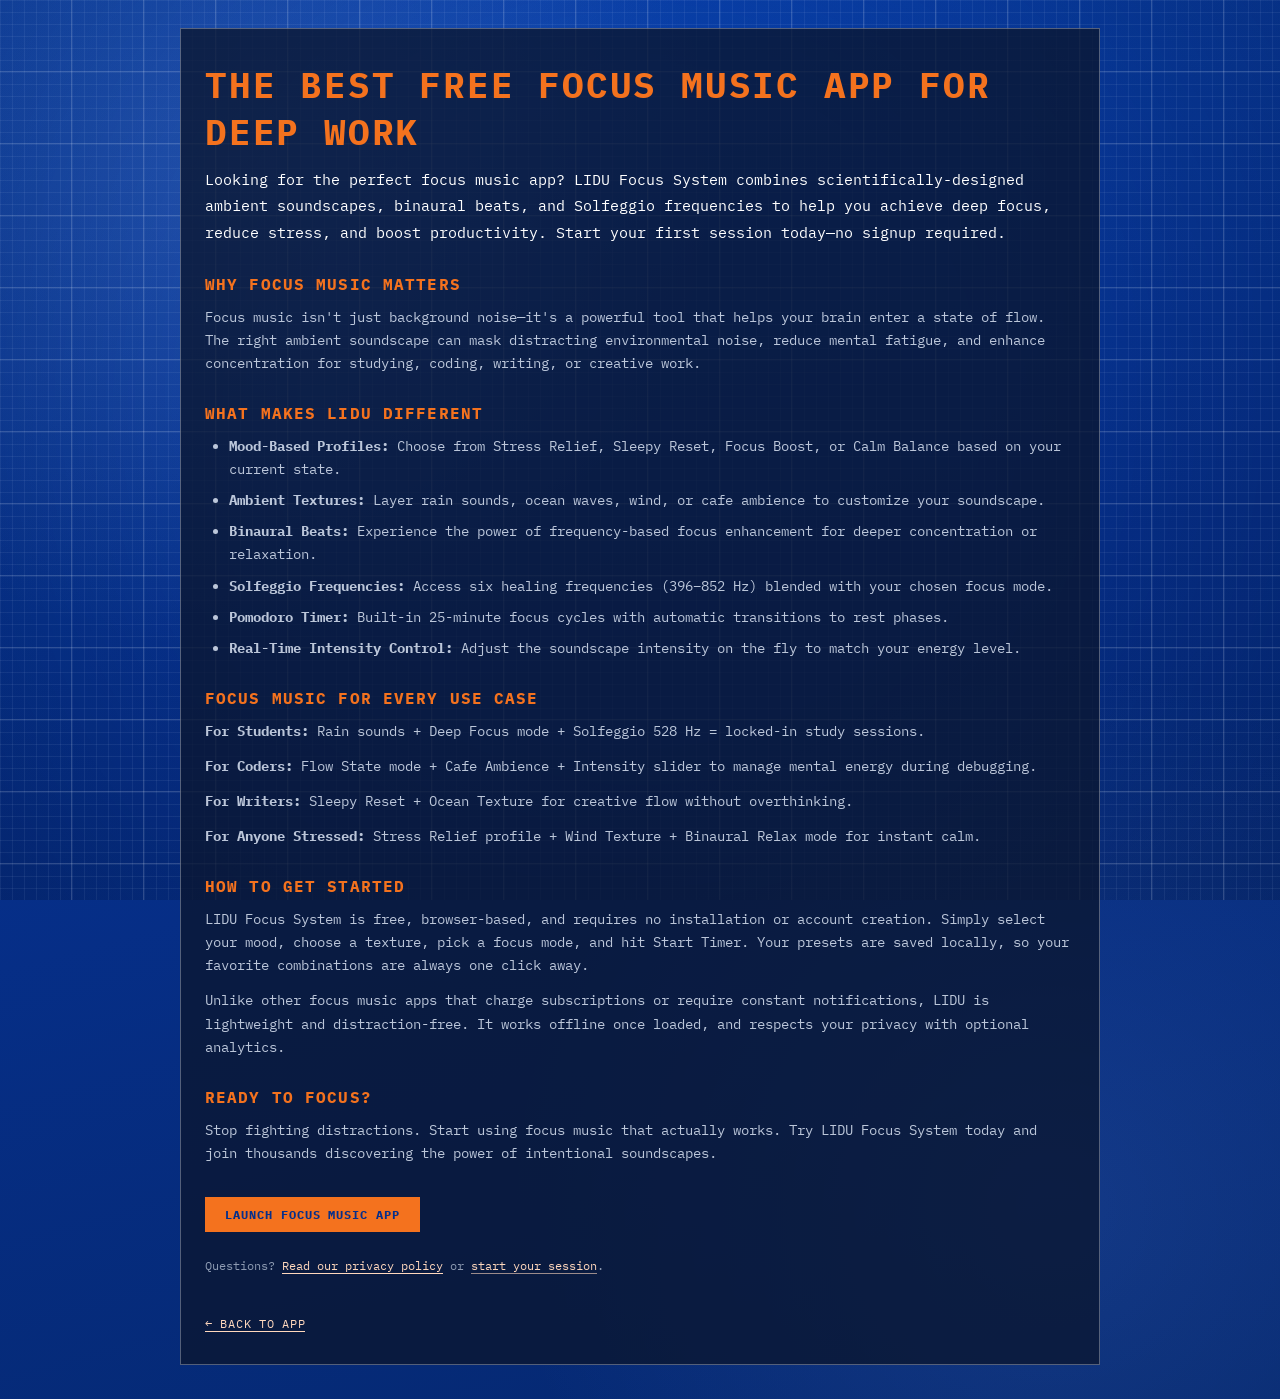
==== focus-music-app.html @ 27f94807 "Add focus music app landing page with SEO and sitemap update" ====
<!DOCTYPE html>
<html lang="en">
<head>
  <meta charset="UTF-8">
  <meta name="viewport" content="width=device-width, initial-scale=1.0">
  <title>Free Focus Music App | Best Focus Music & Ambient Soundscapes</title>
  <meta name="description" content="Discover the best free focus music app with ambient soundscapes, binaural beats, and pomodoro timer. Boost concentration with rain sounds, Solfeggio frequencies, and personalized focus modes.">
  <meta name="robots" content="index, follow">
  <link rel="canonical" href="https://lidu-system.de/focus-music-app.html">
  <meta property="og:type" content="website">
  <meta property="og:site_name" content="LIDU Focus System">
  <meta property="og:title" content="Free Focus Music App | LIDU Focus System">
  <meta property="og:description" content="The best free focus music app with binaural beats, ambient textures, and Solfeggio overlays. Start your first session today.">
  <meta property="og:url" content="https://lidu-system.de/focus-music-app.html">
  <meta property="og:image" content="https://lidu-system.de/favicon.svg">
  <meta name="twitter:card" content="summary">
  <meta name="twitter:title" content="Free Focus Music App | LIDU Focus System">
  <meta name="twitter:description" content="Best free focus music app with ambient soundscapes and pomodoro timer.">
  <meta name="twitter:image" content="https://lidu-system.de/favicon.svg">
  <link rel="icon" type="image/svg+xml" href="favicon.svg">
  <link rel="preconnect" href="https://fonts.googleapis.com">
  <link rel="preconnect" href="https://fonts.gstatic.com" crossorigin>
  <link href="https://fonts.googleapis.com/css2?family=IBM+Plex+Mono:wght@400;700&display=swap" rel="stylesheet">
  <style>
    :root {
      --bg: #062f8a;
      --bg-deep: #05286f;
      --panel: rgba(11, 22, 48, 0.78);
      --text: #ffffff;
      --muted: rgba(232, 241, 255, 0.8);
      --accent: #f4721e;
      --border: rgba(255, 255, 255, 0.3);
      --grid-fine: rgba(214, 230, 255, 0.07);
      --grid-major: rgba(239, 246, 255, 0.18);
      --font: 'IBM Plex Mono', 'Courier New', monospace;
    }

    * {
      box-sizing: border-box;
    }

    body {
      margin: 0;
      min-height: 100vh;
      position: relative;
      overflow-x: hidden;
      font-family: var(--font);
      color: var(--text);
      background:
        radial-gradient(circle at 18% 12%, rgba(178, 207, 255, 0.16), transparent 30%),
        radial-gradient(circle at 82% 86%, rgba(124, 169, 255, 0.12), transparent 34%),
        linear-gradient(165deg, #0a44b2 0%, var(--bg) 48%, var(--bg-deep) 100%);
      padding: 28px 16px 34px;
    }

    body::before,
    body::after {
      content: "";
      position: fixed;
      inset: 0;
      pointer-events: none;
      z-index: 0;
    }

    body::before {
      background:
        radial-gradient(circle at 50% 45%, transparent 42%, rgba(2, 13, 38, 0.25) 100%);
    }

    body::after {
      background-image:
        linear-gradient(var(--grid-fine) 1px, transparent 1px),
        linear-gradient(90deg, var(--grid-fine) 1px, transparent 1px),
        linear-gradient(var(--grid-major) 1px, transparent 1px),
        linear-gradient(90deg, var(--grid-major) 1px, transparent 1px);
      background-size: 12px 12px, 12px 12px, 72px 72px, 72px 72px;
      background-position: 0 0, 0 0, -1px -1px, -1px -1px;
    }

    main {
      width: min(920px, 100%);
      margin: 0 auto;
      position: relative;
      z-index: 1;
      border: 1px solid var(--border);
      background: var(--panel);
      padding: 32px 24px;
    }

    h1 {
      margin: 0 0 12px;
      font-size: clamp(24px, 4vw, 36px);
      color: var(--accent);
      letter-spacing: 0.05em;
      text-transform: uppercase;
    }

    h2 {
      margin: 28px 0 12px;
      font-size: 16px;
      letter-spacing: 0.07em;
      text-transform: uppercase;
      color: var(--accent);
    }

    p,
    li {
      color: var(--muted);
      line-height: 1.65;
      font-size: 14px;
      margin: 0 0 12px;
    }

    ul {
      margin: 12px 0;
      padding-left: 24px;
    }

    li {
      margin-bottom: 8px;
    }

    a {
      color: #ffd8bd;
      text-decoration: none;
      border-bottom: 1px solid #ffd8bd;
      transition: color 0.2s ease;
    }

    a:hover {
      color: var(--accent);
      border-bottom-color: var(--accent);
    }

    .cta-button {
      display: inline-block;
      margin-top: 20px;
      padding: 10px 20px;
      background-color: var(--accent);
      color: var(--bg);
      text-transform: uppercase;
      letter-spacing: 0.08em;
      font-size: 12px;
      font-weight: 700;
      border: none;
      cursor: pointer;
      text-decoration: none;
      border-bottom: none;
      transition: all 0.2s ease;
    }

    .cta-button:hover {
      background-color: #ffb367;
      color: var(--bg-deep);
    }

    .intro {
      font-size: 15px;
      line-height: 1.75;
      color: var(--text);
      margin-bottom: 24px;
    }

    .back-link {
      display: inline-block;
      margin-top: 28px;
      text-transform: uppercase;
      letter-spacing: 0.06em;
      font-size: 12px;
    }
  </style>
  <script type="application/ld+json">
    {
      "@context": "https://schema.org",
      "@type": "WebApplication",
      "name": "LIDU Focus System - Focus Music App",
      "url": "https://lidu-system.de/focus-music-app.html",
      "applicationCategory": "ProductivityApplication",
      "operatingSystem": "Web Browser",
      "description": "Free focus music app with ambient soundscapes, binaural beats, and pomodoro timer.",
      "offers": {
        "@type": "Offer",
        "price": "0",
        "priceCurrency": "EUR"
      }
    }
  </script>
</head>
<body>
  <main>
    <h1>The Best Free Focus Music App for Deep Work</h1>
    <p class="intro">
      Looking for the perfect focus music app? LIDU Focus System combines scientifically-designed ambient soundscapes, binaural beats, and Solfeggio frequencies to help you achieve deep focus, reduce stress, and boost productivity. Start your first session today—no signup required.
    </p>

    <h2>Why Focus Music Matters</h2>
    <p>
      Focus music isn't just background noise—it's a powerful tool that helps your brain enter a state of flow. The right ambient soundscape can mask distracting environmental noise, reduce mental fatigue, and enhance concentration for studying, coding, writing, or creative work.
    </p>

    <h2>What Makes LIDU Different</h2>
    <ul>
      <li><strong>Mood-Based Profiles:</strong> Choose from Stress Relief, Sleepy Reset, Focus Boost, or Calm Balance based on your current state.</li>
      <li><strong>Ambient Textures:</strong> Layer rain sounds, ocean waves, wind, or cafe ambience to customize your soundscape.</li>
      <li><strong>Binaural Beats:</strong> Experience the power of frequency-based focus enhancement for deeper concentration or relaxation.</li>
      <li><strong>Solfeggio Frequencies:</strong> Access six healing frequencies (396–852 Hz) blended with your chosen focus mode.</li>
      <li><strong>Pomodoro Timer:</strong> Built-in 25-minute focus cycles with automatic transitions to rest phases.</li>
      <li><strong>Real-Time Intensity Control:</strong> Adjust the soundscape intensity on the fly to match your energy level.</li>
    </ul>

    <h2>Focus Music for Every Use Case</h2>
    <p><strong>For Students:</strong> Rain sounds + Deep Focus mode + Solfeggio 528 Hz = locked-in study sessions.</p>
    <p><strong>For Coders:</strong> Flow State mode + Cafe Ambience + Intensity slider to manage mental energy during debugging.</p>
    <p><strong>For Writers:</strong> Sleepy Reset + Ocean Texture for creative flow without overthinking.</p>
    <p><strong>For Anyone Stressed:</strong> Stress Relief profile + Wind Texture + Binaural Relax mode for instant calm.</p>

    <h2>How to Get Started</h2>
    <p>
      LIDU Focus System is free, browser-based, and requires no installation or account creation. Simply select your mood, choose a texture, pick a focus mode, and hit Start Timer. Your presets are saved locally, so your favorite combinations are always one click away.
    </p>

    <p>
      Unlike other focus music apps that charge subscriptions or require constant notifications, LIDU is lightweight and distraction-free. It works offline once loaded, and respects your privacy with optional analytics.
    </p>

    <h2>Ready to Focus?</h2>
    <p>
      Stop fighting distractions. Start using focus music that actually works. Try LIDU Focus System today and join thousands discovering the power of intentional soundscapes.
    </p>

    <a href="/" class="cta-button">Launch Focus Music App</a>
    <p style="margin-top: 24px; font-size: 12px; color: rgba(232, 241, 255, 0.6);">
      Questions? <a href="privacy.html">Read our privacy policy</a> or <a href="/" style="border-bottom-color: rgba(255, 216, 189, 0.6);">start your session</a>.
    </p>

    <a class="back-link" href="/">← Back to app</a>
  </main>
</body>
</html>
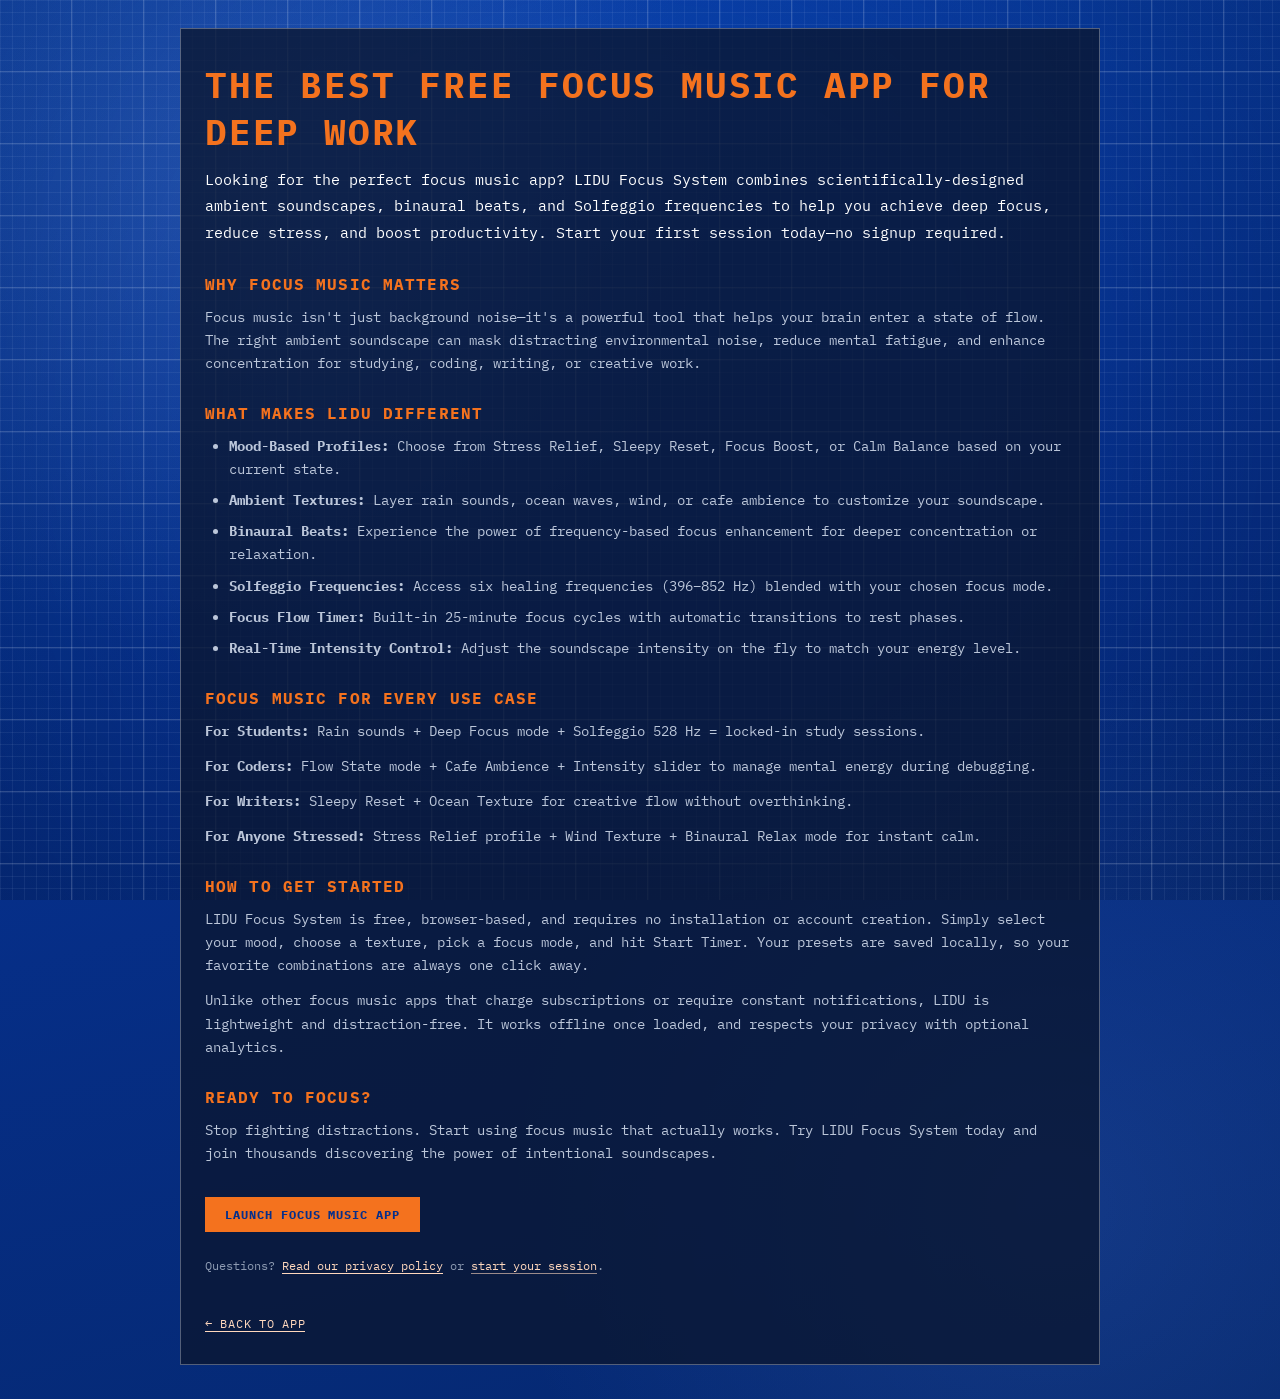
==== commit 20b0847b: "Update landing page timer terminology" ====
--- a/focus-music-app.html
+++ b/focus-music-app.html
@@ -204,7 +204,7 @@
       <li><strong>Ambient Textures:</strong> Layer rain sounds, ocean waves, wind, or cafe ambience to customize your soundscape.</li>
       <li><strong>Binaural Beats:</strong> Experience the power of frequency-based focus enhancement for deeper concentration or relaxation.</li>
       <li><strong>Solfeggio Frequencies:</strong> Access six healing frequencies (396–852 Hz) blended with your chosen focus mode.</li>
-      <li><strong>Pomodoro Timer:</strong> Built-in 25-minute focus cycles with automatic transitions to rest phases.</li>
+      <li><strong>Focus Flow Timer:</strong> Built-in 25-minute focus cycles with automatic transitions to rest phases.</li>
       <li><strong>Real-Time Intensity Control:</strong> Adjust the soundscape intensity on the fly to match your energy level.</li>
     </ul>
 
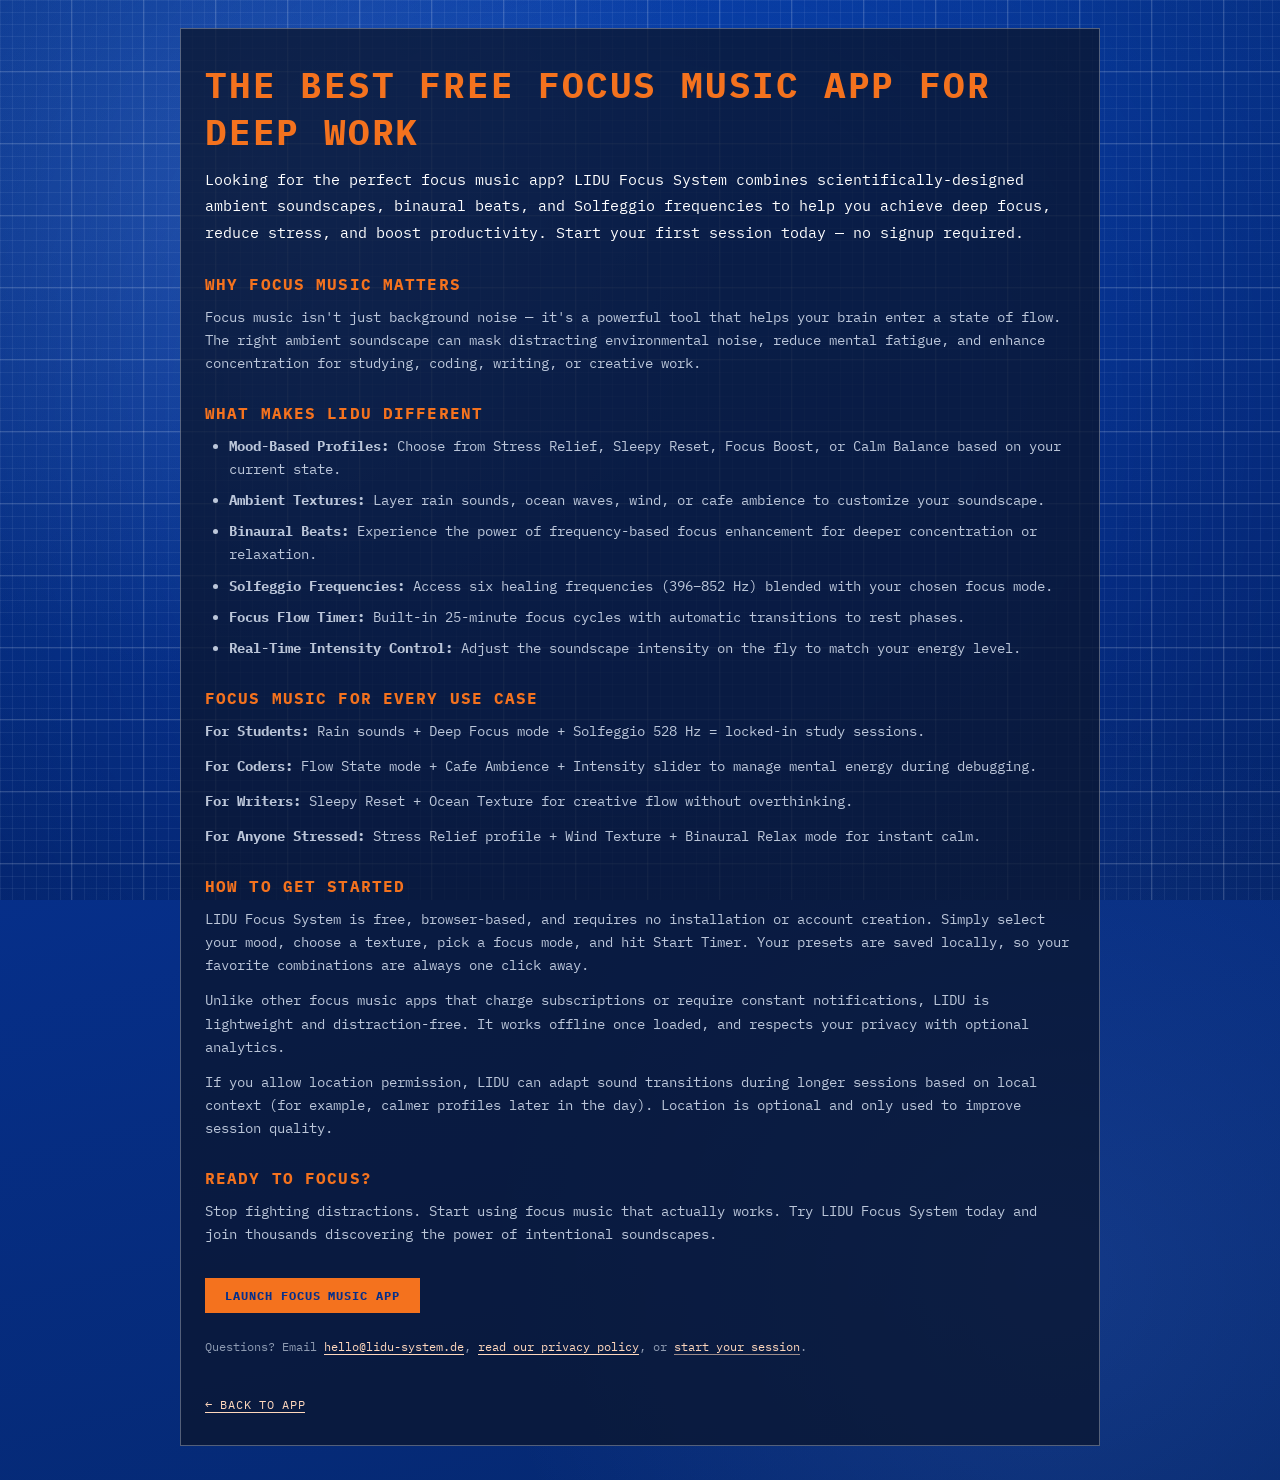
==== commit 70504b7f: "Add location-permission note and contact email" ====
--- a/focus-music-app.html
+++ b/focus-music-app.html
@@ -190,12 +190,12 @@
   <main>
     <h1>The Best Free Focus Music App for Deep Work</h1>
     <p class="intro">
-      Looking for the perfect focus music app? LIDU Focus System combines scientifically-designed ambient soundscapes, binaural beats, and Solfeggio frequencies to help you achieve deep focus, reduce stress, and boost productivity. Start your first session today—no signup required.
+      Looking for the perfect focus music app? LIDU Focus System combines scientifically-designed ambient soundscapes, binaural beats, and Solfeggio frequencies to help you achieve deep focus, reduce stress, and boost productivity. Start your first session today — no signup required.
     </p>
 
     <h2>Why Focus Music Matters</h2>
     <p>
-      Focus music isn't just background noise—it's a powerful tool that helps your brain enter a state of flow. The right ambient soundscape can mask distracting environmental noise, reduce mental fatigue, and enhance concentration for studying, coding, writing, or creative work.
+      Focus music isn't just background noise — it's a powerful tool that helps your brain enter a state of flow. The right ambient soundscape can mask distracting environmental noise, reduce mental fatigue, and enhance concentration for studying, coding, writing, or creative work.
     </p>
 
     <h2>What Makes LIDU Different</h2>
@@ -223,6 +223,10 @@
       Unlike other focus music apps that charge subscriptions or require constant notifications, LIDU is lightweight and distraction-free. It works offline once loaded, and respects your privacy with optional analytics.
     </p>
 
+    <p>
+      If you allow location permission, LIDU can adapt sound transitions during longer sessions based on local context (for example, calmer profiles later in the day). Location is optional and only used to improve session quality.
+    </p>
+
     <h2>Ready to Focus?</h2>
     <p>
       Stop fighting distractions. Start using focus music that actually works. Try LIDU Focus System today and join thousands discovering the power of intentional soundscapes.
@@ -230,7 +234,7 @@
 
     <a href="/" class="cta-button">Launch Focus Music App</a>
     <p style="margin-top: 24px; font-size: 12px; color: rgba(232, 241, 255, 0.6);">
-      Questions? <a href="privacy.html">Read our privacy policy</a> or <a href="/" style="border-bottom-color: rgba(255, 216, 189, 0.6);">start your session</a>.
+      Questions? Email <a href="mailto:hello@lidu-system.de">hello@lidu-system.de</a>, <a href="privacy.html">read our privacy policy</a>, or <a href="/" style="border-bottom-color: rgba(255, 216, 189, 0.6);">start your session</a>.
     </p>
 
     <a class="back-link" href="/">← Back to app</a>
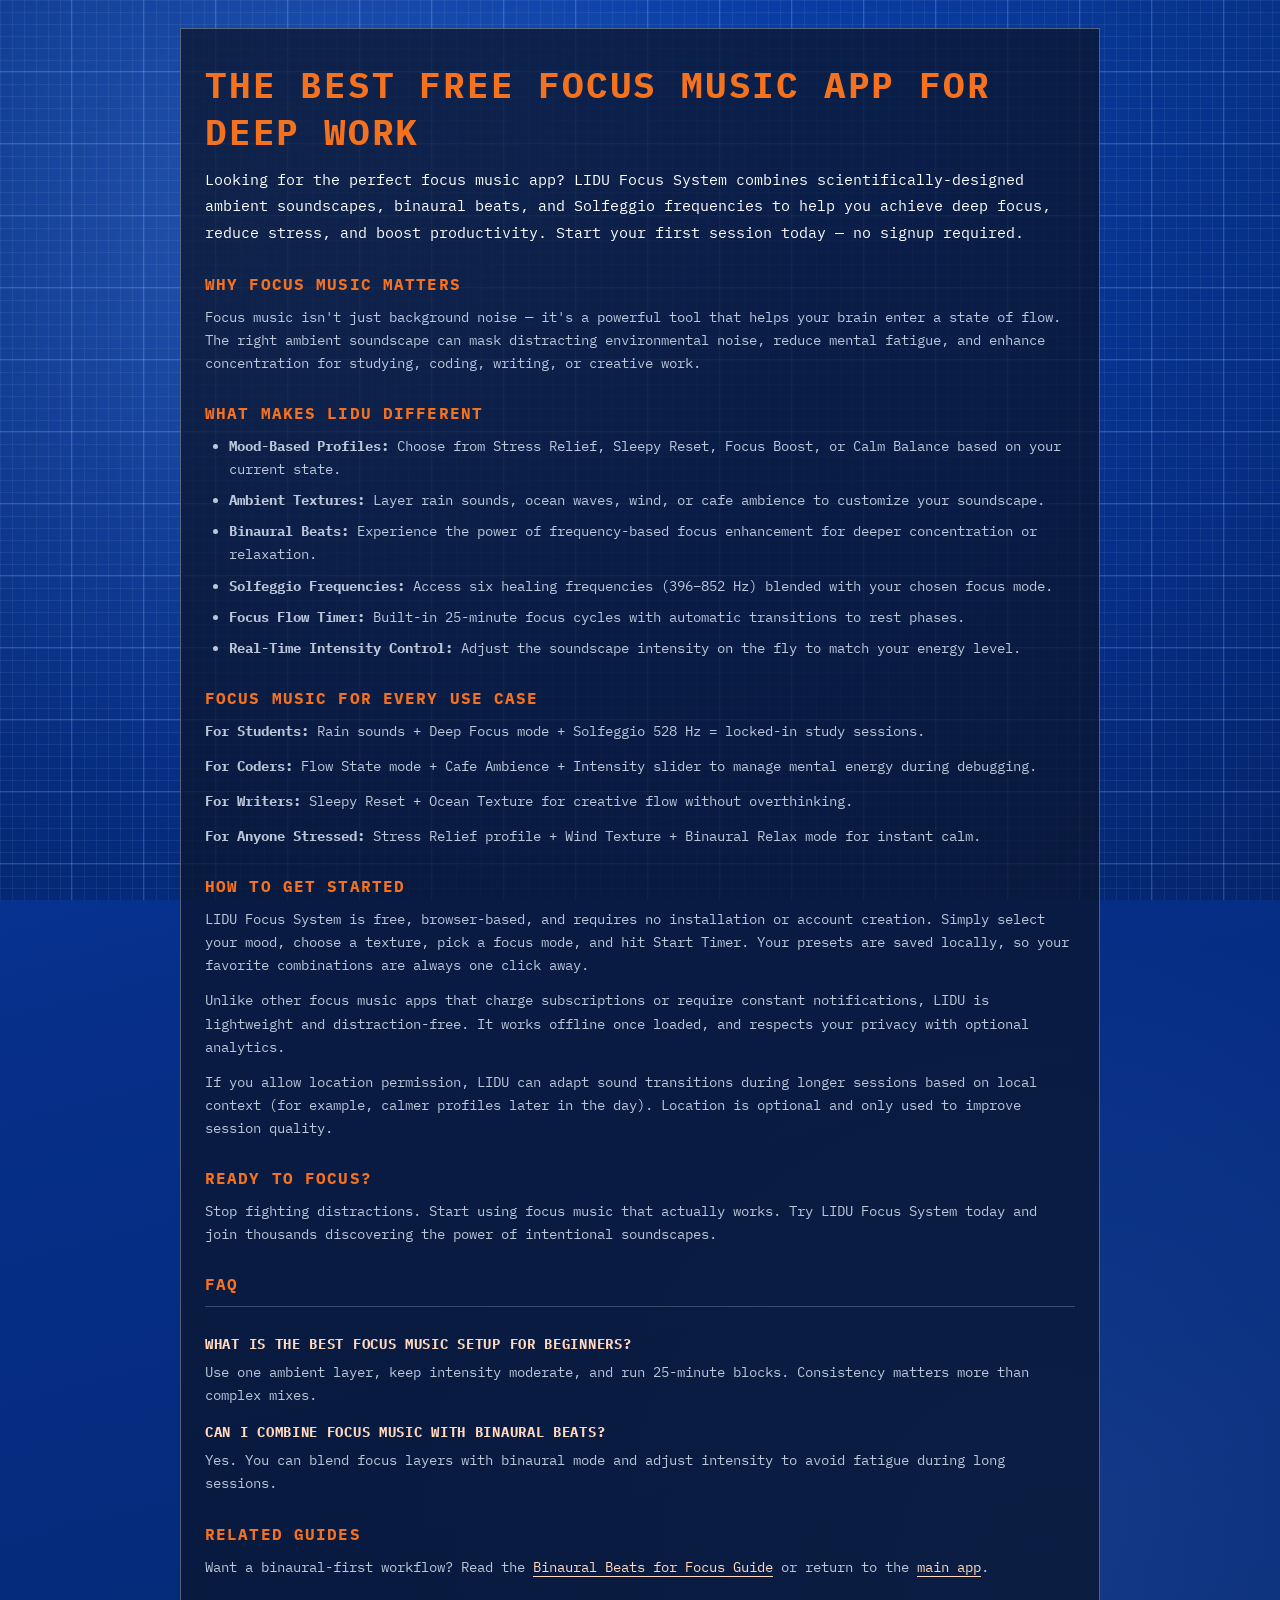
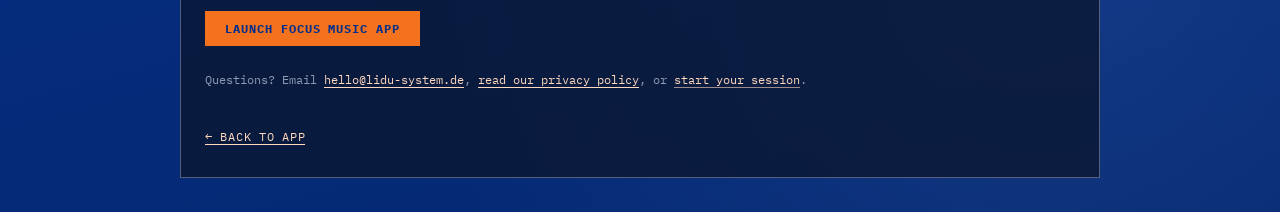
==== commit b2f15b1c: "Add binaural SEO page, FAQs, and internal linking" ====
--- a/focus-music-app.html
+++ b/focus-music-app.html
@@ -168,21 +168,59 @@
       letter-spacing: 0.06em;
       font-size: 12px;
     }
+
+    .faq {
+      border-top: 1px solid rgba(255, 255, 255, 0.2);
+      padding-top: 12px;
+    }
+
+    h3 {
+      margin: 16px 0 8px;
+      font-size: 14px;
+      color: #ffd8bd;
+      text-transform: uppercase;
+      letter-spacing: 0.05em;
+    }
   </style>
   <script type="application/ld+json">
     {
       "@context": "https://schema.org",
-      "@type": "WebApplication",
-      "name": "LIDU Focus System - Focus Music App",
-      "url": "https://lidu-system.de/focus-music-app.html",
-      "applicationCategory": "ProductivityApplication",
-      "operatingSystem": "Web Browser",
-      "description": "Free focus music app with ambient soundscapes, binaural beats, and pomodoro timer.",
-      "offers": {
-        "@type": "Offer",
-        "price": "0",
-        "priceCurrency": "EUR"
-      }
+      "@graph": [
+        {
+          "@type": "WebApplication",
+          "name": "LIDU Focus System - Focus Music App",
+          "url": "https://lidu-system.de/focus-music-app.html",
+          "applicationCategory": "ProductivityApplication",
+          "operatingSystem": "Web Browser",
+          "description": "Free focus music app with ambient soundscapes, binaural beats, and pomodoro timer.",
+          "offers": {
+            "@type": "Offer",
+            "price": "0",
+            "priceCurrency": "EUR"
+          }
+        },
+        {
+          "@type": "FAQPage",
+          "mainEntity": [
+            {
+              "@type": "Question",
+              "name": "What is the best focus music app setup for beginners?",
+              "acceptedAnswer": {
+                "@type": "Answer",
+                "text": "Start with one ambient texture, a moderate intensity level, and a 25-minute focus timer. Keep the setup simple for your first week."
+              }
+            },
+            {
+              "@type": "Question",
+              "name": "Can I combine focus music with binaural beats?",
+              "acceptedAnswer": {
+                "@type": "Answer",
+                "text": "Yes. LIDU allows binaural mode with other sound layers so you can tune the session to your preferred concentration style."
+              }
+            }
+          ]
+        }
+      ]
     }
   </script>
 </head>
@@ -232,6 +270,24 @@
       Stop fighting distractions. Start using focus music that actually works. Try LIDU Focus System today and join thousands discovering the power of intentional soundscapes.
     </p>
 
+    <h2>FAQ</h2>
+    <div class="faq">
+      <h3>What is the best focus music setup for beginners?</h3>
+      <p>
+        Use one ambient layer, keep intensity moderate, and run 25-minute blocks. Consistency matters more than complex mixes.
+      </p>
+
+      <h3>Can I combine focus music with binaural beats?</h3>
+      <p>
+        Yes. You can blend focus layers with binaural mode and adjust intensity to avoid fatigue during long sessions.
+      </p>
+    </div>
+
+    <h2>Related Guides</h2>
+    <p>
+      Want a binaural-first workflow? Read the <a href="binaural-beats-focus.html">Binaural Beats for Focus Guide</a> or return to the <a href="/">main app</a>.
+    </p>
+
     <a href="/" class="cta-button">Launch Focus Music App</a>
     <p style="margin-top: 24px; font-size: 12px; color: rgba(232, 241, 255, 0.6);">
       Questions? Email <a href="mailto:hello@lidu-system.de">hello@lidu-system.de</a>, <a href="privacy.html">read our privacy policy</a>, or <a href="/" style="border-bottom-color: rgba(255, 216, 189, 0.6);">start your session</a>.
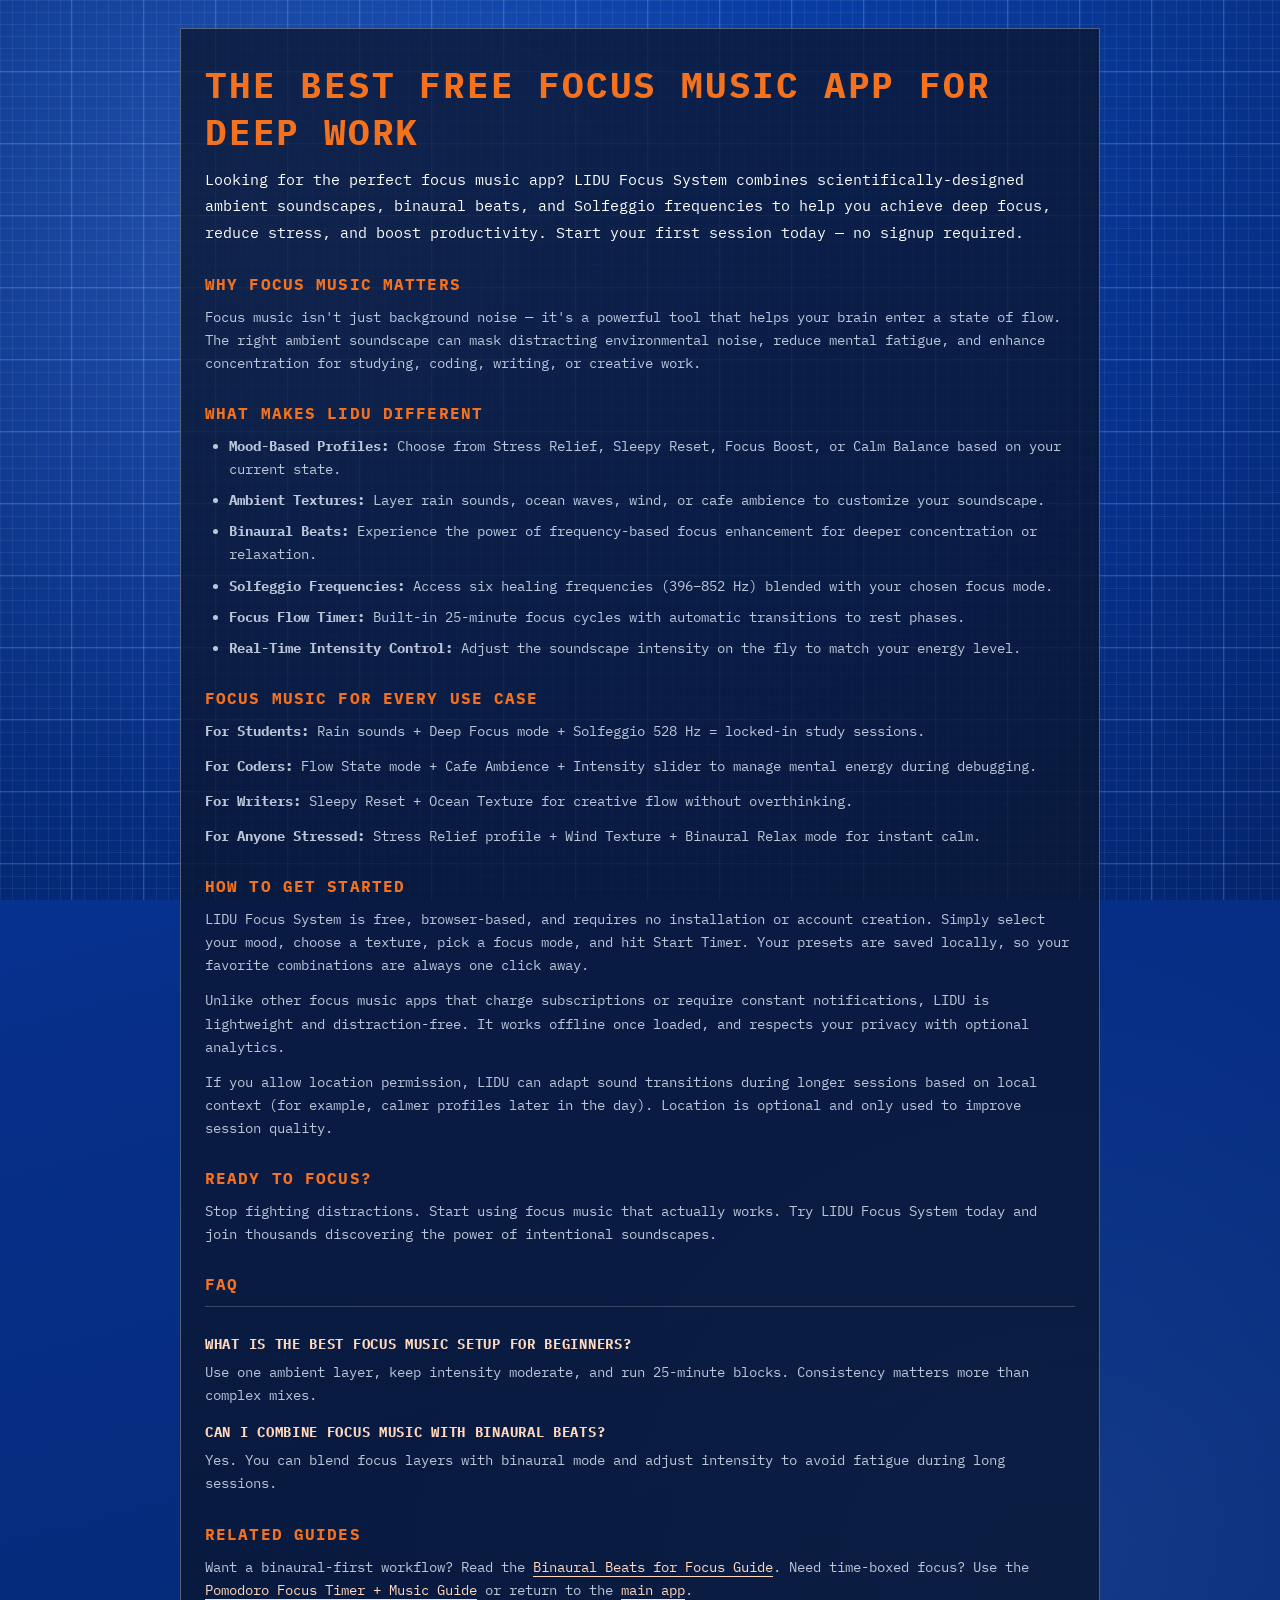
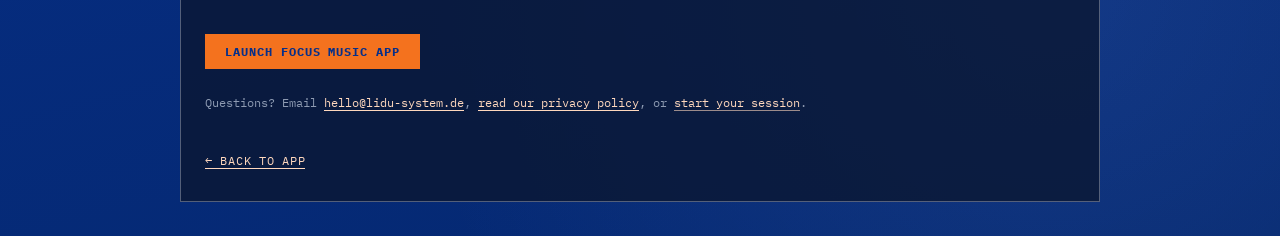
==== commit 5743af49: "Add pomodoro SEO page and social preview asset" ====
--- a/focus-music-app.html
+++ b/focus-music-app.html
@@ -12,11 +12,11 @@
   <meta property="og:title" content="Free Focus Music App | LIDU Focus System">
   <meta property="og:description" content="The best free focus music app with binaural beats, ambient textures, and Solfeggio overlays. Start your first session today.">
   <meta property="og:url" content="https://lidu-system.de/focus-music-app.html">
-  <meta property="og:image" content="https://lidu-system.de/favicon.svg">
+  <meta property="og:image" content="https://lidu-system.de/assets/og-lidu-card.svg">
   <meta name="twitter:card" content="summary">
   <meta name="twitter:title" content="Free Focus Music App | LIDU Focus System">
   <meta name="twitter:description" content="Best free focus music app with ambient soundscapes and pomodoro timer.">
-  <meta name="twitter:image" content="https://lidu-system.de/favicon.svg">
+  <meta name="twitter:image" content="https://lidu-system.de/assets/og-lidu-card.svg">
   <link rel="icon" type="image/svg+xml" href="favicon.svg">
   <link rel="preconnect" href="https://fonts.googleapis.com">
   <link rel="preconnect" href="https://fonts.gstatic.com" crossorigin>
@@ -285,7 +285,7 @@
 
     <h2>Related Guides</h2>
     <p>
-      Want a binaural-first workflow? Read the <a href="binaural-beats-focus.html">Binaural Beats for Focus Guide</a> or return to the <a href="/">main app</a>.
+      Want a binaural-first workflow? Read the <a href="binaural-beats-focus.html">Binaural Beats for Focus Guide</a>. Need time-boxed focus? Use the <a href="pomodoro-focus-timer-music.html">Pomodoro Focus Timer + Music Guide</a> or return to the <a href="/">main app</a>.
     </p>
 
     <a href="/" class="cta-button">Launch Focus Music App</a>
